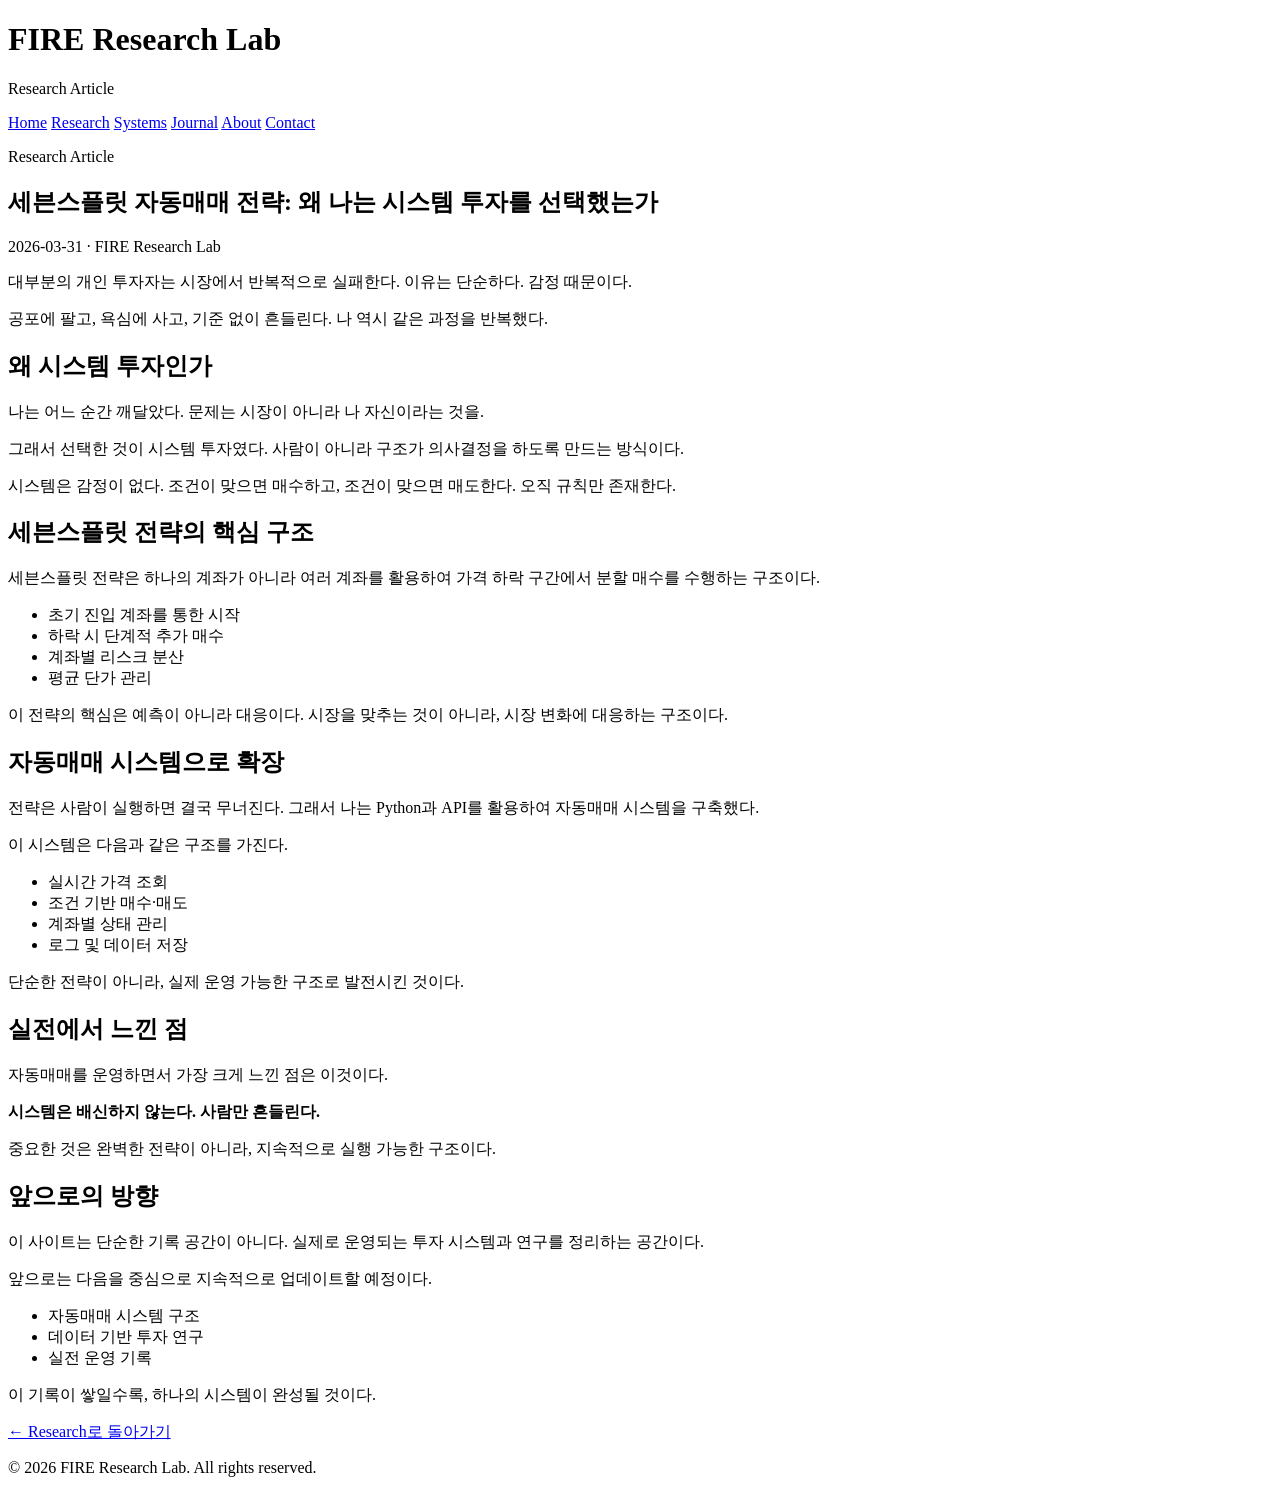
==== post1.html @ 575aea97 "Create post1.html" ====
<!DOCTYPE html>
<html lang="ko">
<head>
  <meta charset="UTF-8">
  <meta name="viewport" content="width=device-width, initial-scale=1.0">
  <title>세븐스플릿 자동매매 전략 | FIRE Research Lab</title>
  <meta name="description" content="세븐스플릿 자동매매 전략과 시스템 투자 철학, 실제 운영 구조에 대한 연구 글입니다.">
  <link rel="stylesheet" href="css/style.css">
</head>
<body>

  <header class="site-header">
    <div class="container">
      <h1 class="site-title">FIRE Research Lab</h1>
      <p class="site-subtitle">Research Article</p>

      <nav class="site-nav">
        <a href="index.html">Home</a>
        <a href="research.html" class="active">Research</a>
        <a href="systems.html">Systems</a>
        <a href="journal.html">Journal</a>
        <a href="about.html">About</a>
        <a href="contact.html">Contact</a>
      </nav>
    </div>
  </header>

  <main>
    <section class="content-section">
      <div class="container article-layout">
        <div class="article-header">
          <p class="section-eyebrow">Research Article</p>
          <h1 class="article-title">세븐스플릿 자동매매 전략: 왜 나는 시스템 투자를 선택했는가</h1>
          <p class="article-meta">2026-03-31 · FIRE Research Lab</p>
        </div>

        <article class="article-card">
          <p>
            대부분의 개인 투자자는 시장에서 반복적으로 실패한다.
            이유는 단순하다. 감정 때문이다.
          </p>

          <p>
            공포에 팔고, 욕심에 사고, 기준 없이 흔들린다.
            나 역시 같은 과정을 반복했다.
          </p>

          <h2>왜 시스템 투자인가</h2>

          <p>
            나는 어느 순간 깨달았다.
            문제는 시장이 아니라 나 자신이라는 것을.
          </p>

          <p>
            그래서 선택한 것이 시스템 투자였다.
            사람이 아니라 구조가 의사결정을 하도록 만드는 방식이다.
          </p>

          <p>
            시스템은 감정이 없다.
            조건이 맞으면 매수하고, 조건이 맞으면 매도한다.
            오직 규칙만 존재한다.
          </p>

          <h2>세븐스플릿 전략의 핵심 구조</h2>

          <p>
            세븐스플릿 전략은 하나의 계좌가 아니라 여러 계좌를 활용하여
            가격 하락 구간에서 분할 매수를 수행하는 구조이다.
          </p>

          <ul>
            <li>초기 진입 계좌를 통한 시작</li>
            <li>하락 시 단계적 추가 매수</li>
            <li>계좌별 리스크 분산</li>
            <li>평균 단가 관리</li>
          </ul>

          <p>
            이 전략의 핵심은 예측이 아니라 대응이다.
            시장을 맞추는 것이 아니라, 시장 변화에 대응하는 구조이다.
          </p>

          <h2>자동매매 시스템으로 확장</h2>

          <p>
            전략은 사람이 실행하면 결국 무너진다.
            그래서 나는 Python과 API를 활용하여 자동매매 시스템을 구축했다.
          </p>

          <p>
            이 시스템은 다음과 같은 구조를 가진다.
          </p>

          <ul>
            <li>실시간 가격 조회</li>
            <li>조건 기반 매수·매도</li>
            <li>계좌별 상태 관리</li>
            <li>로그 및 데이터 저장</li>
          </ul>

          <p>
            단순한 전략이 아니라, 실제 운영 가능한 구조로 발전시킨 것이다.
          </p>

          <h2>실전에서 느낀 점</h2>

          <p>
            자동매매를 운영하면서 가장 크게 느낀 점은 이것이다.
          </p>

          <p>
            <strong>시스템은 배신하지 않는다. 사람만 흔들린다.</strong>
          </p>

          <p>
            중요한 것은 완벽한 전략이 아니라,
            지속적으로 실행 가능한 구조이다.
          </p>

          <h2>앞으로의 방향</h2>

          <p>
            이 사이트는 단순한 기록 공간이 아니다.
            실제로 운영되는 투자 시스템과 연구를 정리하는 공간이다.
          </p>

          <p>
            앞으로는 다음을 중심으로 지속적으로 업데이트할 예정이다.
          </p>

          <ul>
            <li>자동매매 시스템 구조</li>
            <li>데이터 기반 투자 연구</li>
            <li>실전 운영 기록</li>
          </ul>

          <p>
            이 기록이 쌓일수록, 하나의 시스템이 완성될 것이다.
          </p>
        </article>

        <div class="article-footer-nav">
          <a href="research.html" class="btn btn-secondary article-back-btn">← Research로 돌아가기</a>
        </div>
      </div>
    </section>
  </main>

  <footer class="site-footer">
    <div class="container">
      <p>&copy; 2026 FIRE Research Lab. All rights reserved.</p>
    </div>
  </footer>

</body>
</html>
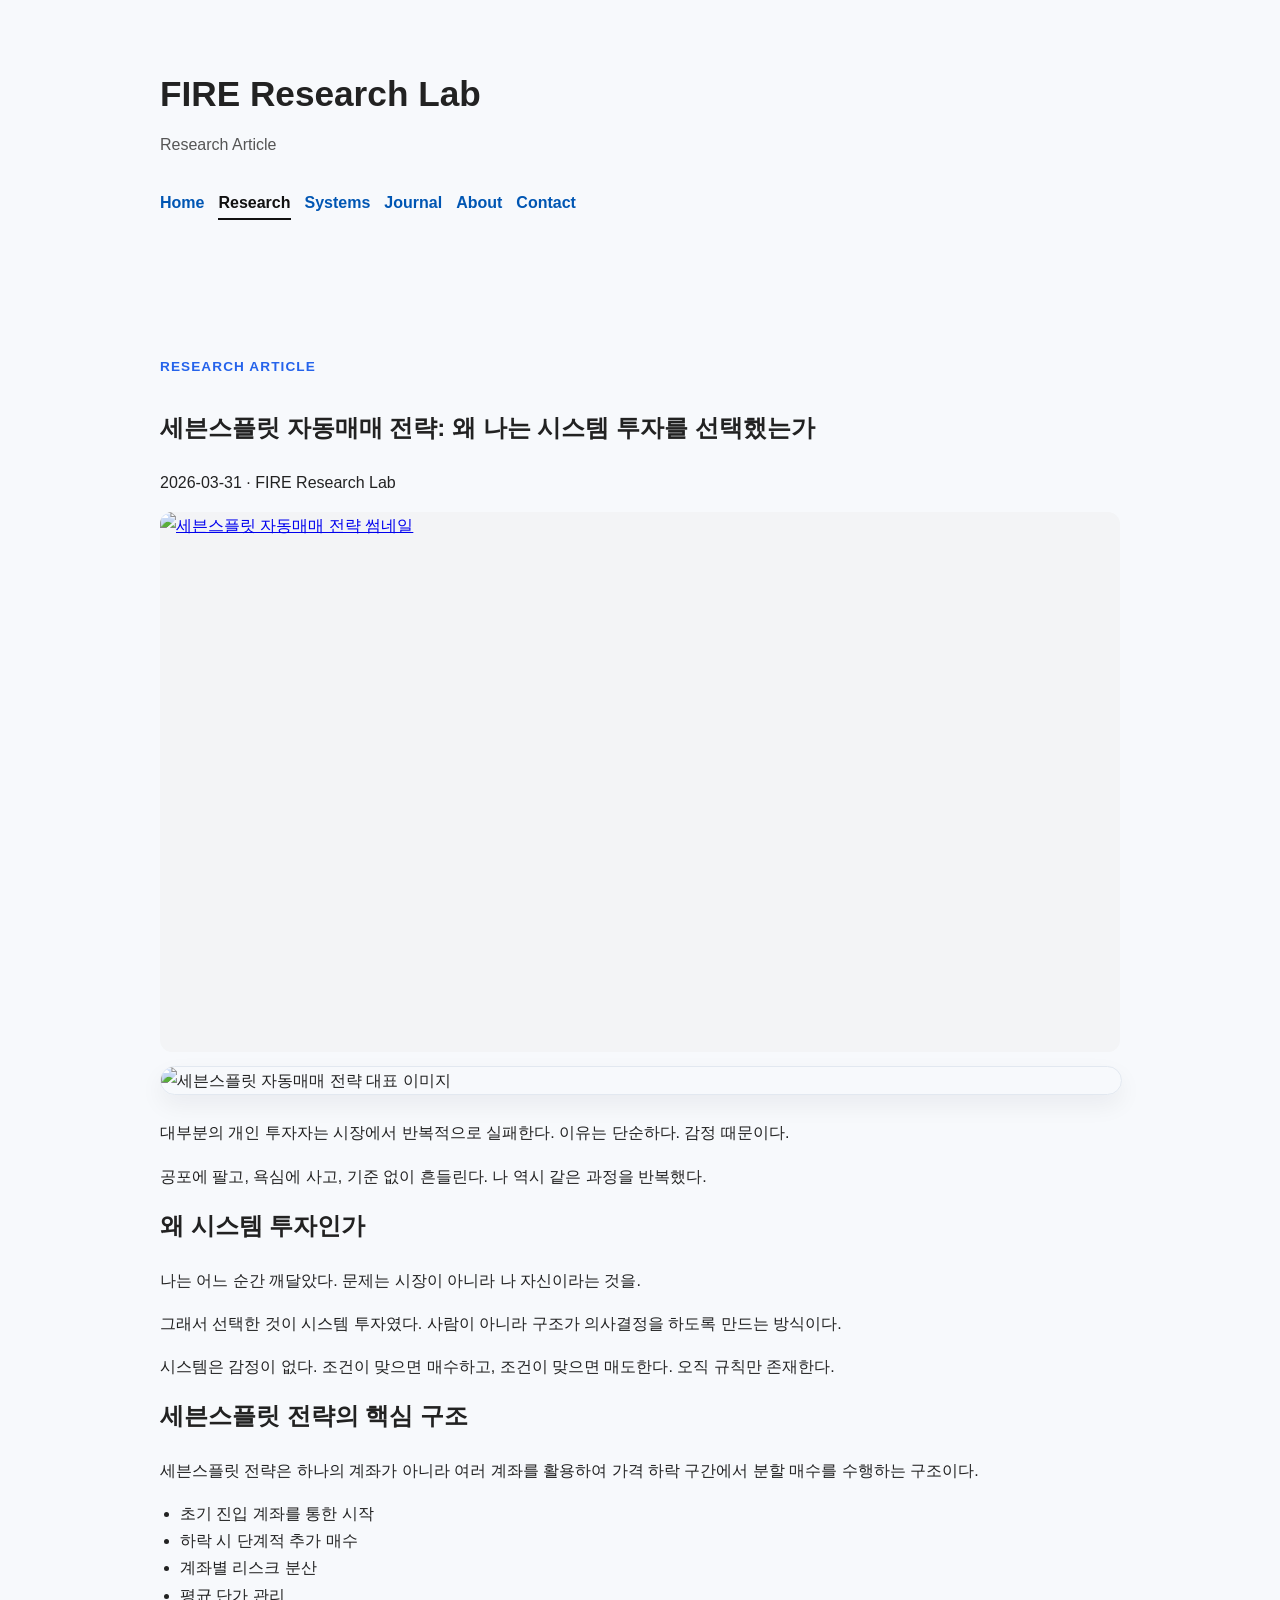
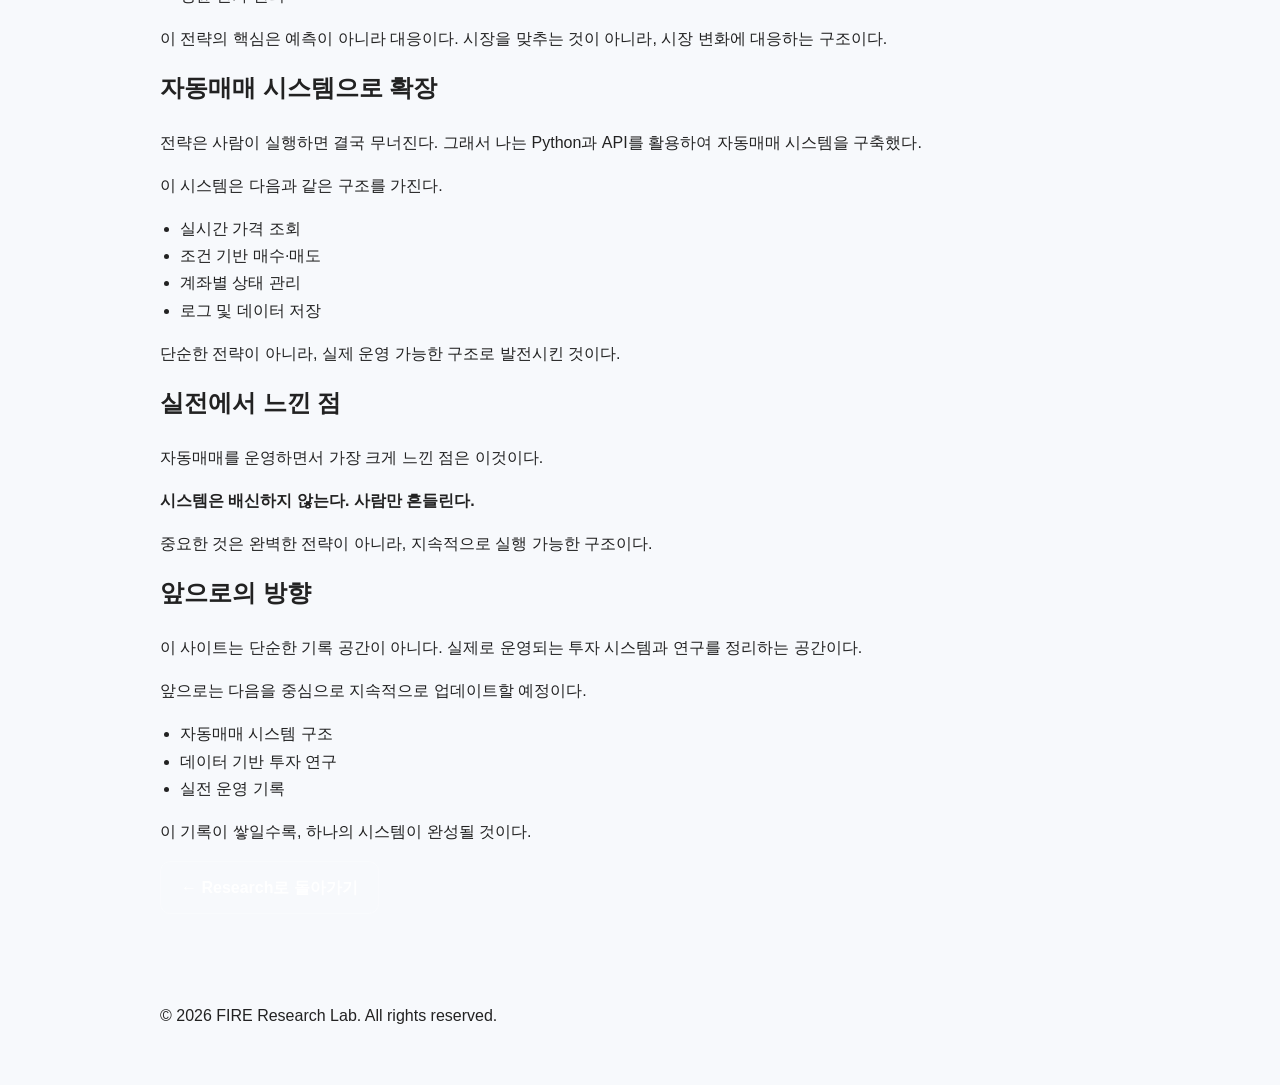
==== commit 50bcdef2: "Update post1.html" ====
--- a/post1.html
+++ b/post1.html
@@ -5,6 +5,25 @@
   <meta name="viewport" content="width=device-width, initial-scale=1.0">
   <title>세븐스플릿 자동매매 전략 | FIRE Research Lab</title>
   <meta name="description" content="세븐스플릿 자동매매 전략과 시스템 투자 철학, 실제 운영 구조에 대한 연구 글입니다.">
+  <meta name="keywords" content="세븐스플릿, 자동매매, 시스템 투자, Python, API, 금융 연구">
+  <meta name="author" content="NAHAEBOM">
+  <meta name="robots" content="index, follow">
+  <link rel="canonical" href="https://nahaebom.github.io/post1.html">
+
+  <meta property="og:type" content="article">
+  <meta property="og:title" content="세븐스플릿 자동매매 전략 | FIRE Research Lab">
+  <meta property="og:description" content="세븐스플릿 자동매매 전략과 시스템 투자 철학, 실제 운영 구조에 대한 연구 글입니다.">
+  <meta property="og:url" content="https://nahaebom.github.io/post1.html">
+  <meta property="og:site_name" content="FIRE Research Lab">
+  <meta property="og:locale" content="ko_KR">
+
+  <meta name="twitter:card" content="summary">
+  <meta name="twitter:title" content="세븐스플릿 자동매매 전략 | FIRE Research Lab">
+  <meta name="twitter:description" content="세븐스플릿 자동매매 전략과 시스템 투자 철학, 실제 운영 구조에 대한 연구 글입니다.">
+
+  <meta property="og:image" content="https://nahaebom.github.io/images/post1-cover.jpg">
+  <meta name="twitter:image" content="https://nahaebom.github.io/images/post1-cover.jpg">
+
   <link rel="stylesheet" href="css/style.css">
 </head>
 <body>
@@ -34,111 +53,123 @@
           <p class="article-meta">2026-03-31 · FIRE Research Lab</p>
         </div>
 
+        <div class="post-card-thumb">
+          <a href="post1.html">
+            <img src="images/post1-cover.jpg" alt="세븐스플릿 자동매매 전략 썸네일">
+          </a>
+        </div>
+
+        <div class="article-cover">
+          <img src="images/post1-cover.jpg" alt="세븐스플릿 자동매매 전략 대표 이미지">
+        </div>
+        
         <article class="article-card">
-          <p>
-            대부분의 개인 투자자는 시장에서 반복적으로 실패한다.
-            이유는 단순하다. 감정 때문이다.
-          </p>
+          <section class="article-body">
+            <p>
+              대부분의 개인 투자자는 시장에서 반복적으로 실패한다.
+              이유는 단순하다. 감정 때문이다.
+            </p>
 
-          <p>
-            공포에 팔고, 욕심에 사고, 기준 없이 흔들린다.
-            나 역시 같은 과정을 반복했다.
-          </p>
+            <p>
+              공포에 팔고, 욕심에 사고, 기준 없이 흔들린다.
+              나 역시 같은 과정을 반복했다.
+            </p>
 
-          <h2>왜 시스템 투자인가</h2>
+            <h2>왜 시스템 투자인가</h2>
 
-          <p>
-            나는 어느 순간 깨달았다.
-            문제는 시장이 아니라 나 자신이라는 것을.
-          </p>
+            <p>
+              나는 어느 순간 깨달았다.
+              문제는 시장이 아니라 나 자신이라는 것을.
+            </p>
 
-          <p>
-            그래서 선택한 것이 시스템 투자였다.
-            사람이 아니라 구조가 의사결정을 하도록 만드는 방식이다.
-          </p>
+            <p>
+              그래서 선택한 것이 시스템 투자였다.
+              사람이 아니라 구조가 의사결정을 하도록 만드는 방식이다.
+            </p>
 
-          <p>
-            시스템은 감정이 없다.
-            조건이 맞으면 매수하고, 조건이 맞으면 매도한다.
-            오직 규칙만 존재한다.
-          </p>
+            <p>
+              시스템은 감정이 없다.
+              조건이 맞으면 매수하고, 조건이 맞으면 매도한다.
+              오직 규칙만 존재한다.
+            </p>
 
-          <h2>세븐스플릿 전략의 핵심 구조</h2>
+            <h2>세븐스플릿 전략의 핵심 구조</h2>
 
-          <p>
-            세븐스플릿 전략은 하나의 계좌가 아니라 여러 계좌를 활용하여
-            가격 하락 구간에서 분할 매수를 수행하는 구조이다.
-          </p>
+            <p>
+              세븐스플릿 전략은 하나의 계좌가 아니라 여러 계좌를 활용하여
+              가격 하락 구간에서 분할 매수를 수행하는 구조이다.
+            </p>
 
-          <ul>
-            <li>초기 진입 계좌를 통한 시작</li>
-            <li>하락 시 단계적 추가 매수</li>
-            <li>계좌별 리스크 분산</li>
-            <li>평균 단가 관리</li>
-          </ul>
+            <ul>
+              <li>초기 진입 계좌를 통한 시작</li>
+              <li>하락 시 단계적 추가 매수</li>
+              <li>계좌별 리스크 분산</li>
+              <li>평균 단가 관리</li>
+            </ul>
 
-          <p>
-            이 전략의 핵심은 예측이 아니라 대응이다.
-            시장을 맞추는 것이 아니라, 시장 변화에 대응하는 구조이다.
-          </p>
+            <p>
+              이 전략의 핵심은 예측이 아니라 대응이다.
+              시장을 맞추는 것이 아니라, 시장 변화에 대응하는 구조이다.
+            </p>
 
-          <h2>자동매매 시스템으로 확장</h2>
+            <h2>자동매매 시스템으로 확장</h2>
 
-          <p>
-            전략은 사람이 실행하면 결국 무너진다.
-            그래서 나는 Python과 API를 활용하여 자동매매 시스템을 구축했다.
-          </p>
+            <p>
+              전략은 사람이 실행하면 결국 무너진다.
+              그래서 나는 Python과 API를 활용하여 자동매매 시스템을 구축했다.
+            </p>
 
-          <p>
-            이 시스템은 다음과 같은 구조를 가진다.
-          </p>
+            <p>
+              이 시스템은 다음과 같은 구조를 가진다.
+            </p>
 
-          <ul>
-            <li>실시간 가격 조회</li>
-            <li>조건 기반 매수·매도</li>
-            <li>계좌별 상태 관리</li>
-            <li>로그 및 데이터 저장</li>
-          </ul>
+            <ul>
+              <li>실시간 가격 조회</li>
+              <li>조건 기반 매수·매도</li>
+              <li>계좌별 상태 관리</li>
+              <li>로그 및 데이터 저장</li>
+            </ul>
 
-          <p>
-            단순한 전략이 아니라, 실제 운영 가능한 구조로 발전시킨 것이다.
-          </p>
+            <p>
+              단순한 전략이 아니라, 실제 운영 가능한 구조로 발전시킨 것이다.
+            </p>
 
-          <h2>실전에서 느낀 점</h2>
+            <h2>실전에서 느낀 점</h2>
 
-          <p>
-            자동매매를 운영하면서 가장 크게 느낀 점은 이것이다.
-          </p>
+            <p>
+              자동매매를 운영하면서 가장 크게 느낀 점은 이것이다.
+            </p>
 
-          <p>
-            <strong>시스템은 배신하지 않는다. 사람만 흔들린다.</strong>
-          </p>
+            <p>
+              <strong>시스템은 배신하지 않는다. 사람만 흔들린다.</strong>
+            </p>
 
-          <p>
-            중요한 것은 완벽한 전략이 아니라,
-            지속적으로 실행 가능한 구조이다.
-          </p>
+            <p>
+              중요한 것은 완벽한 전략이 아니라,
+              지속적으로 실행 가능한 구조이다.
+            </p>
 
-          <h2>앞으로의 방향</h2>
+            <h2>앞으로의 방향</h2>
 
-          <p>
-            이 사이트는 단순한 기록 공간이 아니다.
-            실제로 운영되는 투자 시스템과 연구를 정리하는 공간이다.
-          </p>
+            <p>
+              이 사이트는 단순한 기록 공간이 아니다.
+              실제로 운영되는 투자 시스템과 연구를 정리하는 공간이다.
+            </p>
 
-          <p>
-            앞으로는 다음을 중심으로 지속적으로 업데이트할 예정이다.
-          </p>
+            <p>
+              앞으로는 다음을 중심으로 지속적으로 업데이트할 예정이다.
+            </p>
 
-          <ul>
-            <li>자동매매 시스템 구조</li>
-            <li>데이터 기반 투자 연구</li>
-            <li>실전 운영 기록</li>
-          </ul>
+            <ul>
+              <li>자동매매 시스템 구조</li>
+              <li>데이터 기반 투자 연구</li>
+              <li>실전 운영 기록</li>
+            </ul>
 
-          <p>
-            이 기록이 쌓일수록, 하나의 시스템이 완성될 것이다.
-          </p>
+            <p>
+              이 기록이 쌓일수록, 하나의 시스템이 완성될 것이다.
+            </p>
+          </section>
         </article>
 
         <div class="article-footer-nav">
--- a/css/style.css
+++ b/css/style.css
@@ -0,0 +1,609 @@
+body {
+  font-family: Arial, sans-serif;
+  max-width: 960px;
+  margin: 0 auto;
+  padding: 0 20px 40px;
+  line-height: 1.7;
+  background: #f7f9fc;
+  color: #222;
+}
+
+.container {
+  width: 100%;
+}
+
+.site-header {
+  padding: 40px 0 20px;
+}
+
+.site-title {
+  font-size: 2.2rem;
+  margin-bottom: 8px;
+}
+
+.site-subtitle {
+  color: #555;
+  margin-top: 0;
+}
+
+.site-nav {
+  margin: 30px 0;
+  display: flex;
+  flex-wrap: wrap;
+  gap: 14px;
+}
+
+.site-nav a {
+  text-decoration: none;
+  color: #0056b3;
+  font-weight: bold;
+}
+
+.site-nav a.active {
+  color: #111;
+  border-bottom: 2px solid #111;
+  padding-bottom: 2px;
+}
+
+.card {
+  background: white;
+  padding: 24px;
+  border-radius: 12px;
+  box-shadow: 0 2px 10px rgba(0,0,0,0.06);
+  margin-top: 24px;
+}
+
+h2 {
+  margin-top: 0;
+}
+
+ul {
+  padding-left: 20px;
+}
+
+@media (max-width: 640px) {
+  body {
+    padding: 0 16px 32px;
+  }
+
+  .site-title {
+    font-size: 1.8rem;
+  }
+
+  .site-nav {
+    gap: 10px;
+  }
+}
+
+
+/* =========================
+   Systems Page
+========================= */
+
+.page-hero {
+  padding: 80px 0;
+  background: linear-gradient(180deg, #0f172a 0%, #111827 100%);
+  color: #f8fafc;
+}
+
+.hero-grid {
+  display: grid;
+  grid-template-columns: 1.5fr 1fr;
+  gap: 32px;
+  align-items: center;
+}
+
+.page-title {
+  font-size: 2.4rem;
+  line-height: 1.2;
+  margin-bottom: 20px;
+}
+
+.page-description {
+  font-size: 1.05rem;
+  color: #cbd5e1;
+  max-width: 700px;
+  margin-bottom: 28px;
+}
+
+.hero-card {
+  background: rgba(255, 255, 255, 0.08);
+  border: 1px solid rgba(255, 255, 255, 0.12);
+  border-radius: 16px;
+  padding: 24px;
+  backdrop-filter: blur(8px);
+}
+
+.hero-card h3 {
+  margin-bottom: 16px;
+  color: #ffffff;
+}
+
+.hero-list {
+  list-style: none;
+  padding: 0;
+  margin: 0;
+}
+
+.hero-list li {
+  padding: 10px 0;
+  border-bottom: 1px solid rgba(255,255,255,0.1);
+  color: #e2e8f0;
+}
+
+.hero-list li:last-child {
+  border-bottom: none;
+}
+
+.hero-actions {
+  display: flex;
+  gap: 12px;
+  flex-wrap: wrap;
+}
+
+.btn {
+  display: inline-block;
+  padding: 12px 20px;
+  border-radius: 10px;
+  text-decoration: none;
+  font-weight: 600;
+  transition: 0.2s ease;
+}
+
+.btn-primary {
+  background: #2563eb;
+  color: #fff;
+}
+
+.btn-primary:hover {
+  background: #1d4ed8;
+}
+
+.btn-secondary {
+  background: transparent;
+  color: #fff;
+  border: 1px solid rgba(255,255,255,0.25);
+}
+
+.btn-secondary:hover {
+  background: rgba(255,255,255,0.08);
+}
+
+.content-section {
+  padding: 72px 0;
+}
+
+.alt-section {
+  background: #f8fafc;
+}
+
+.section-heading {
+  margin-bottom: 36px;
+}
+
+.section-eyebrow {
+  display: inline-block;
+  font-size: 0.85rem;
+  font-weight: 700;
+  letter-spacing: 0.08em;
+  text-transform: uppercase;
+  color: #2563eb;
+  margin-bottom: 10px;
+}
+
+.section-heading h2 {
+  font-size: 2rem;
+  margin-bottom: 12px;
+  color: #0f172a;
+}
+
+.section-heading p {
+  max-width: 760px;
+  color: #475569;
+  line-height: 1.7;
+}
+
+.card-grid {
+  display: grid;
+  gap: 24px;
+}
+
+.three-col {
+  grid-template-columns: repeat(3, 1fr);
+}
+
+.info-card,
+.module-card {
+  background: #ffffff;
+  border: 1px solid #e2e8f0;
+  border-radius: 16px;
+  padding: 24px;
+  box-shadow: 0 10px 24px rgba(15, 23, 42, 0.05);
+}
+
+.card-tag {
+  display: inline-block;
+  margin-bottom: 12px;
+  font-size: 0.8rem;
+  font-weight: 700;
+  color: #2563eb;
+  background: #eff6ff;
+  padding: 6px 10px;
+  border-radius: 999px;
+}
+
+.info-card h3,
+.module-card h3 {
+  margin-bottom: 14px;
+  color: #0f172a;
+}
+
+.info-card p,
+.module-card p {
+  color: #475569;
+  line-height: 1.7;
+}
+
+.feature-list {
+  margin-top: 16px;
+  padding-left: 18px;
+  color: #334155;
+  line-height: 1.8;
+}
+
+.architecture-flow {
+  display: grid;
+  grid-template-columns: repeat(9, auto);
+  gap: 12px;
+  align-items: center;
+  overflow-x: auto;
+  padding-bottom: 8px;
+}
+
+.flow-box {
+  min-width: 220px;
+  background: #fff;
+  border: 1px solid #dbeafe;
+  border-radius: 14px;
+  padding: 20px;
+  box-shadow: 0 8px 20px rgba(37, 99, 235, 0.06);
+}
+
+.flow-box h3 {
+  font-size: 1rem;
+  margin-bottom: 10px;
+  color: #1e3a8a;
+}
+
+.flow-box p {
+  color: #475569;
+  line-height: 1.6;
+}
+
+.flow-arrow {
+  font-size: 1.5rem;
+  color: #94a3b8;
+  text-align: center;
+}
+
+.system-note {
+  margin-top: 24px;
+  padding: 18px 20px;
+  background: #eff6ff;
+  border-left: 4px solid #2563eb;
+  border-radius: 10px;
+  color: #1e293b;
+  line-height: 1.7;
+}
+
+.module-grid {
+  display: grid;
+  grid-template-columns: repeat(3, 1fr);
+  gap: 24px;
+}
+
+.module-summary {
+  margin-bottom: 14px;
+}
+
+.stack-table-wrap {
+  overflow-x: auto;
+}
+
+.stack-table {
+  width: 100%;
+  border-collapse: collapse;
+  background: #ffffff;
+  border-radius: 12px;
+  overflow: hidden;
+  border: 1px solid #e2e8f0;
+}
+
+.stack-table th,
+.stack-table td {
+  padding: 16px;
+  text-align: left;
+  border-bottom: 1px solid #e2e8f0;
+}
+
+.stack-table th {
+  background: #0f172a;
+  color: #fff;
+}
+
+.stack-table td {
+  color: #334155;
+}
+
+.timeline {
+  display: grid;
+  gap: 20px;
+}
+
+.timeline-item {
+  display: grid;
+  grid-template-columns: 140px 1fr;
+  gap: 20px;
+  align-items: start;
+}
+
+.timeline-phase {
+  background: #0f172a;
+  color: #fff;
+  font-weight: 700;
+  padding: 12px 16px;
+  border-radius: 10px;
+  text-align: center;
+}
+
+.timeline-content {
+  background: #fff;
+  border: 1px solid #e2e8f0;
+  border-radius: 14px;
+  padding: 20px;
+}
+
+.timeline-content h3 {
+  margin-bottom: 10px;
+  color: #0f172a;
+}
+
+.timeline-content p {
+  color: #475569;
+  line-height: 1.7;
+}
+
+.cta-section {
+  padding-top: 0;
+}
+
+.cta-box {
+  background: linear-gradient(135deg, #0f172a, #1e293b);
+  color: #f8fafc;
+  border-radius: 20px;
+  padding: 40px;
+  text-align: center;
+}
+
+.cta-box h2 {
+  margin-bottom: 16px;
+  font-size: 2rem;
+}
+
+.cta-box p {
+  max-width: 760px;
+  margin: 0 auto 24px;
+  color: #cbd5e1;
+  line-height: 1.7;
+}
+
+/* Responsive */
+@media (max-width: 1024px) {
+  .hero-grid,
+  .three-col,
+  .module-grid {
+    grid-template-columns: 1fr;
+  }
+
+  .timeline-item {
+    grid-template-columns: 1fr;
+  }
+}
+
+@media (max-width: 768px) {
+  .page-title {
+    font-size: 2rem;
+  }
+
+  .section-heading h2 {
+    font-size: 1.6rem;
+  }
+
+  .content-section,
+  .page-hero {
+    padding: 56px 0;
+  }
+
+  .cta-box {
+    padding: 28px;
+  }
+}
+
+
+/* =========================
+   Research Page
+========================= */
+
+.research-hero {
+  background: linear-gradient(180deg, #0b1220 0%, #172033 100%);
+}
+
+.archive-list {
+  display: grid;
+  gap: 18px;
+}
+
+.archive-item {
+  display: grid;
+  grid-template-columns: 120px 1fr;
+  gap: 20px;
+  background: #ffffff;
+  border: 1px solid #e2e8f0;
+  border-radius: 14px;
+  padding: 20px;
+  box-shadow: 0 10px 24px rgba(15, 23, 42, 0.05);
+}
+
+.archive-date {
+  font-weight: 700;
+  color: #2563eb;
+  font-size: 0.95rem;
+}
+
+.archive-content h3 {
+  margin-bottom: 10px;
+  color: #0f172a;
+}
+
+.archive-content p {
+  color: #475569;
+  line-height: 1.7;
+}
+
+@media (max-width: 768px) {
+  .archive-item {
+    grid-template-columns: 1fr;
+  }
+}
+
+/* =========================
+   Research Post Cards
+========================= */
+
+.post-list {
+  display: grid;
+  gap: 20px;
+}
+
+.post-card {
+  background: #ffffff;
+  border: 1px solid #e2e8f0;
+  border-radius: 16px;
+  padding: 24px;
+  box-shadow: 0 10px 24px rgba(15, 23, 42, 0.05);
+  transition: transform 0.2s ease, box-shadow 0.2s ease;
+}
+
+.post-card:hover {
+  transform: translateY(-2px);
+  box-shadow: 0 14px 30px rgba(15, 23, 42, 0.08);
+}
+
+.post-meta {
+  margin: 0 0 10px;
+  font-size: 0.92rem;
+  font-weight: 700;
+  color: #2563eb;
+}
+
+.post-title {
+  margin: 0 0 12px;
+  font-size: 1.35rem;
+  line-height: 1.4;
+}
+
+.post-title a {
+  color: #0f172a;
+  text-decoration: none;
+}
+
+.post-title a:hover {
+  color: #2563eb;
+}
+
+.post-excerpt {
+  margin: 0 0 16px;
+  color: #475569;
+  line-height: 1.8;
+}
+
+.post-link {
+  margin: 0;
+}
+
+.post-link a {
+  color: #2563eb;
+  font-weight: 700;
+  text-decoration: none;
+}
+
+.post-link a:hover {
+  text-decoration: underline;
+}
+
+.code-block {
+  background: #0f172a;
+  color: #e2e8f0;
+  padding: 20px;
+  border-radius: 14px;
+  overflow-x: auto;
+  font-size: 0.95rem;
+  line-height: 1.7;
+}
+
+.code-block code {
+  font-family: Consolas, Monaco, monospace;
+}
+
+@media (max-width: 768px) {
+  .post-card {
+    padding: 20px;
+  }
+
+  .post-title {
+    font-size: 1.15rem;
+  }
+
+  .code-block {
+    font-size: 0.88rem;
+    padding: 16px;
+  }
+}
+
+
+/* =========================
+   Article Image Support
+========================= */
+
+.article-cover {
+  margin: 0 0 24px;
+}
+
+.article-cover img {
+  display: block;
+  width: 100%;
+  max-width: 100%;
+  border-radius: 16px;
+  border: 1px solid #e2e8f0;
+  box-shadow: 0 10px 24px rgba(15, 23, 42, 0.06);
+}
+
+
+/* =========================
+   Research card thumbnail
+========================= */
+.post-card-thumb {
+  width: 100%;
+  aspect-ratio: 16 / 9;
+  overflow: hidden;
+  border-radius: 12px;
+  margin-bottom: 14px;
+  background: #f3f4f6;
+}
+
+.post-card-thumb img {
+  width: 100%;
+  height: 100%;
+  object-fit: cover;
+  display: block;
+}
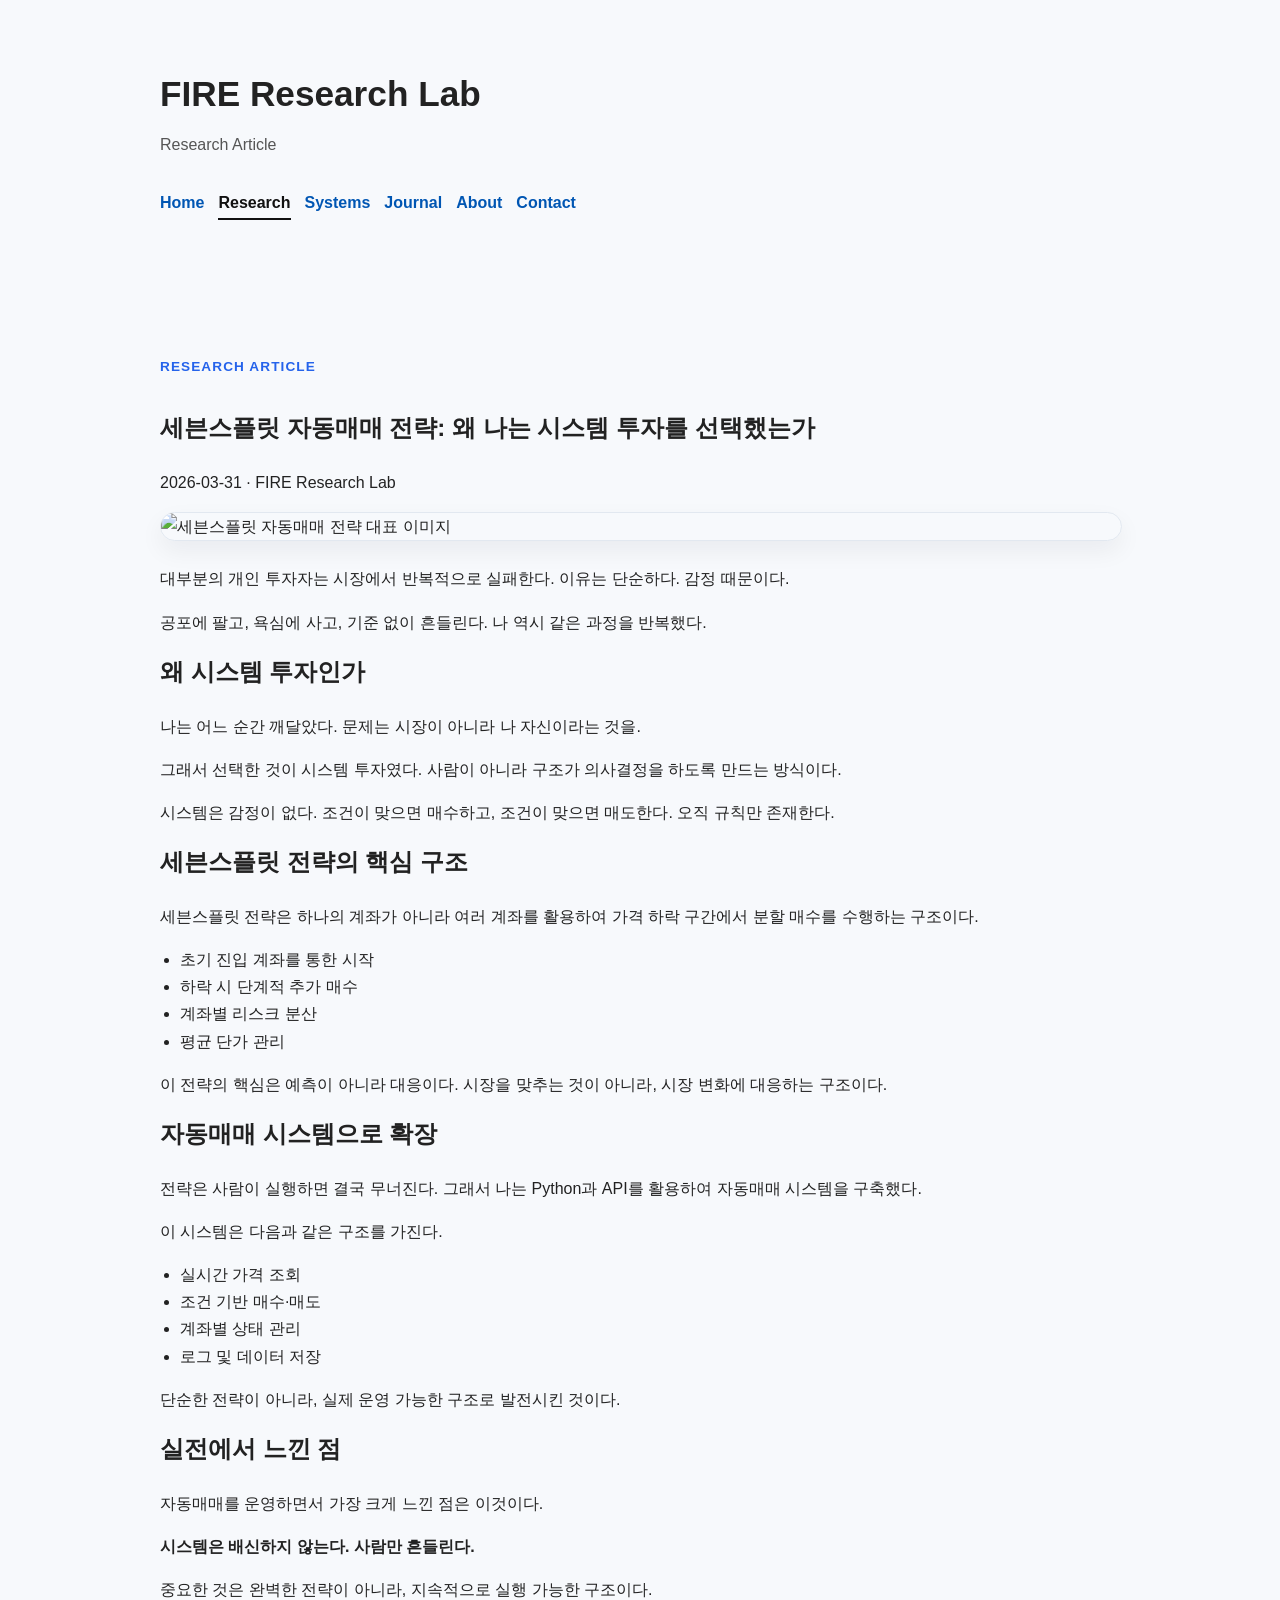
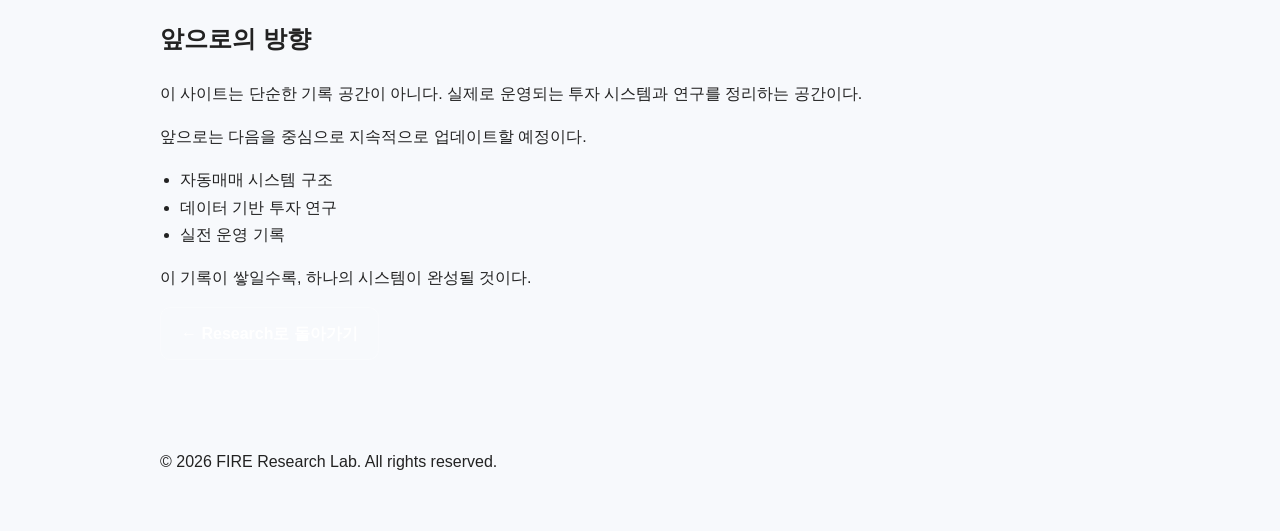
==== commit 20e64231: "Update post1.html" ====
--- a/post1.html
+++ b/post1.html
@@ -51,12 +51,6 @@
           <p class="section-eyebrow">Research Article</p>
           <h1 class="article-title">세븐스플릿 자동매매 전략: 왜 나는 시스템 투자를 선택했는가</h1>
           <p class="article-meta">2026-03-31 · FIRE Research Lab</p>
-        </div>
-
-        <div class="post-card-thumb">
-          <a href="post1.html">
-            <img src="images/post1-cover.jpg" alt="세븐스플릿 자동매매 전략 썸네일">
-          </a>
         </div>
 
         <div class="article-cover">
